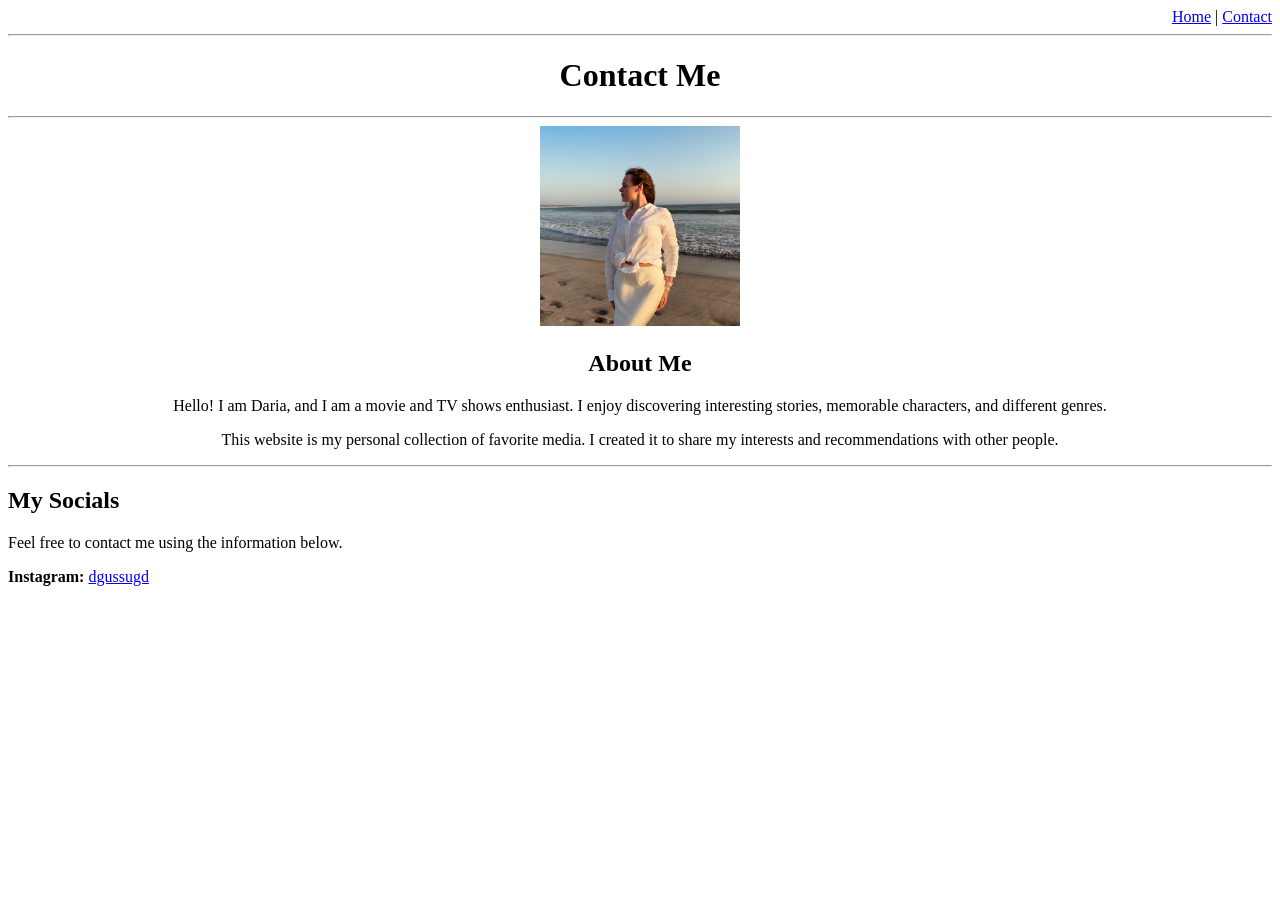
==== pages/contact.html @ dc8c58a5 "Complete Media Hub website" ====
<!DOCTYPE html>
<html lang="en">
<head>
    <meta charset="UTF-8">
</head>
<body>
    <header align="right">
        <nav>
            <a href="../index.html">Home</a> | 
            <a href="pages/contact.html">Contact</a> 
        </nav>
    </header>
   </head>
    <hr>
</head>

<body>

    <center>
        <h1>Contact Me</h1>
    </center>
    <hr>
    <main>

        <section>
    <center>

        <img src="../photos/about-me.jpeg"
        alt="My photo"
        width="200">

        <h2>About Me</h2>

        <p>
            Hello! I am Daria, and I am a movie and TV shows enthusiast.
            I enjoy discovering interesting stories,
            memorable characters, and different genres.
        </p>

        <p>
            This website is my personal collection
            of favorite media.
            I created it to share my interests
            and recommendations with other people.
        </p>

    </center>
</section>

        <hr>

        <section>
            <h2>My Socials</h2>

            <p>
                Feel free to contact me using the information below.
            </p>

                <p>
                    <strong>Instagram:</strong>

                    <a href="https://www.instagram.com/dgussugd/"
                       target="_blank"
                       rel="noopener noreferrer">
                        dgussugd
                    </a>
                </p>

        </section>

    </main>

</body>
</html>
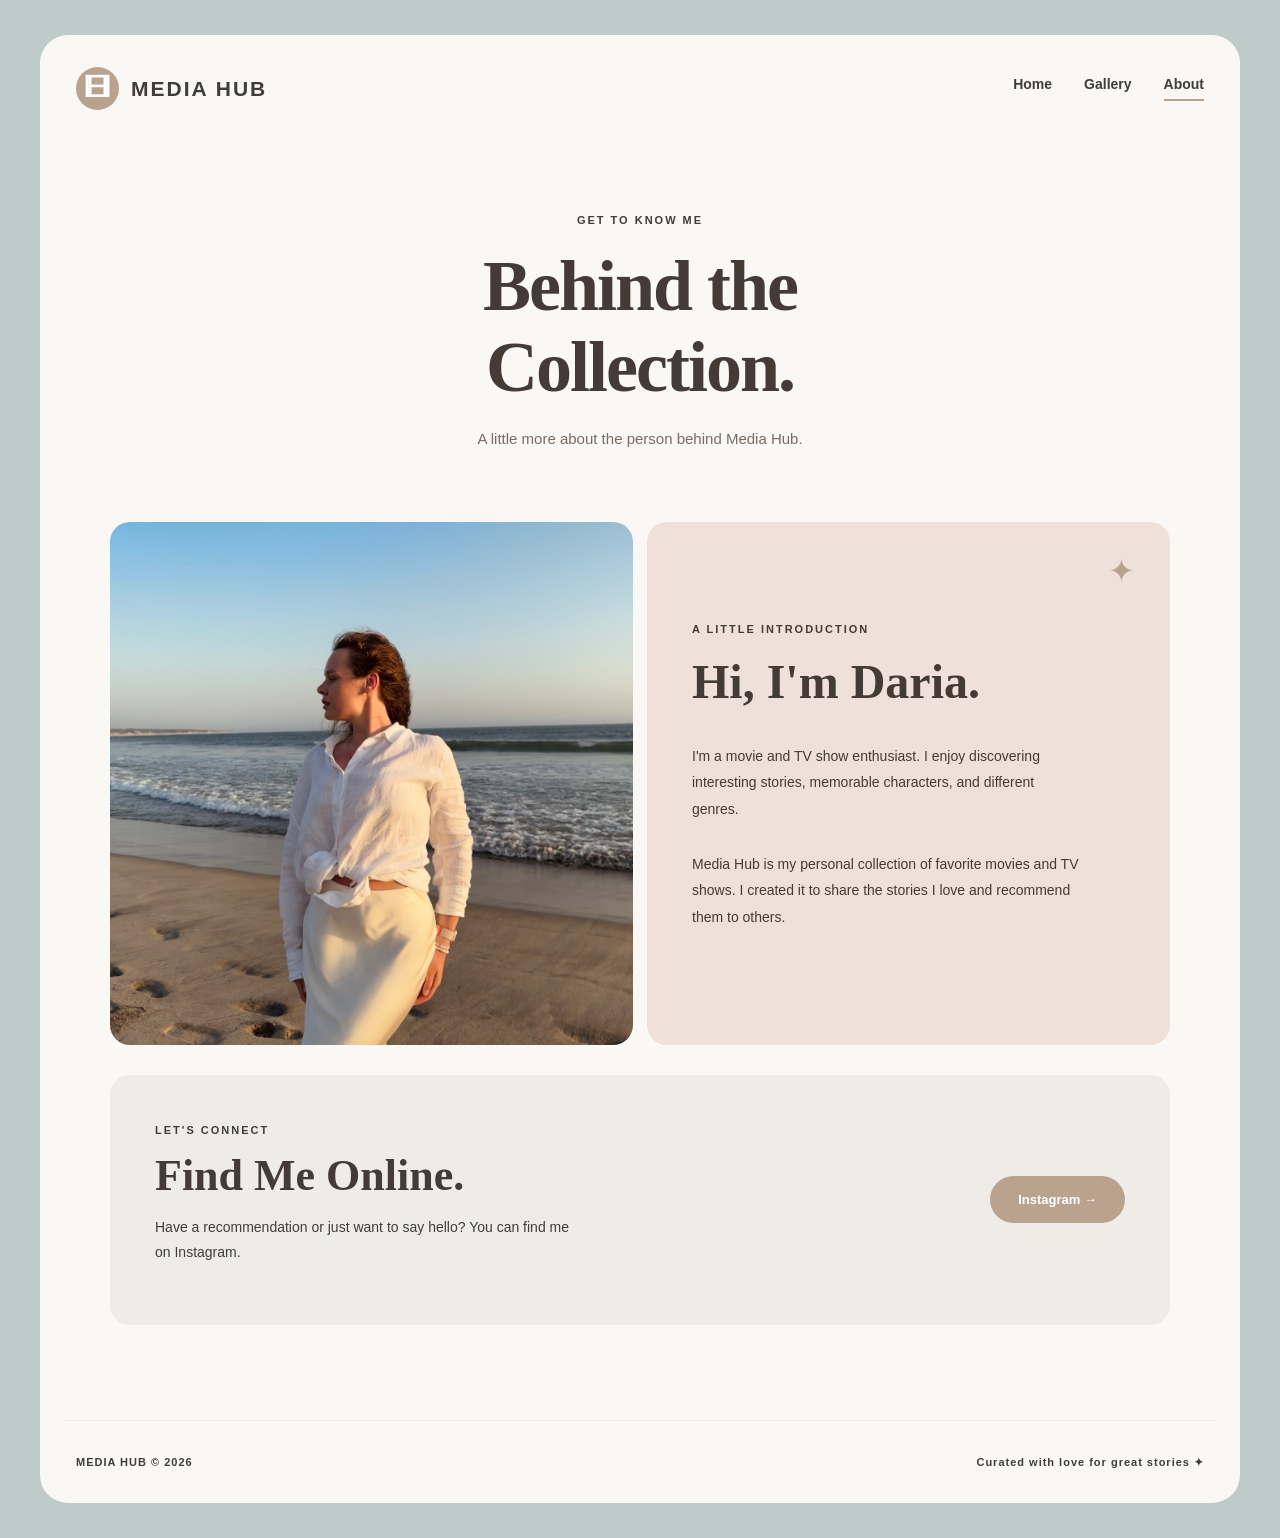
==== commit 8b13a70e: "Add CSS styles and redesign Media Hub" ====
--- a/pages/contact.html
+++ b/pages/contact.html
@@ -1,74 +1,108 @@
-    <!DOCTYPE html>
+
+<!DOCTYPE html>
 <html lang="en">
+
 <head>
     <meta charset="UTF-8">
-</head>
-<body>
-    <header align="right">
-        <nav>
-            <a href="../index.html">Home</a> | 
-            <a href="pages/contact.html">Contact</a> 
-        </nav>
-    </header>
-   </head>
-    <hr>
+    <meta name="viewport" content="width=device-width, initial-scale=1.0">
+    <title>Contact Me | Media Hub</title>
+    <link rel="stylesheet" href="../style.css">
 </head>
 
 <body>
 
-    <center>
-        <h1>Contact Me</h1>
-    </center>
-    <hr>
-    <main>
+    <div class="site-container">
 
-        <section>
-    <center>
+        <header id="contact-header" class="header">
 
-        <img src="../photos/about-me.jpeg"
-        alt="My photo"
-        width="200">
+            <a href="../index.html" class="logo">
+                <span class="logo-icon">🎞</span>
+                MEDIA HUB
+            </a>
 
-        <h2>About Me</h2>
+            <nav id="contact-navigation" class="navigation">
+                <a href="../index.html">Home</a>
+                <a href="gallery.html">Gallery</a>
+                <a href="contact.html" class="active">About</a>
+            </nav>
 
-        <p>
-            Hello! I am Daria, and I am a movie and TV shows enthusiast.
-            I enjoy discovering interesting stories,
-            memorable characters, and different genres.
-        </p>
+        </header>
 
-        <p>
-            This website is my personal collection
-            of favorite media.
-            I created it to share my interests
-            and recommendations with other people.
-        </p>
+        <main id="contact-main" class="contact-main">
 
-    </center>
-</section>
+            <section class="contact-intro">
+                <span class="eyebrow">GET TO KNOW ME</span>
+                <h1 id="contact-title">
+                    Behind the<br>
+                    Collection.
+                </h1>
+                <p>
+                    A little more about the person behind Media Hub.
+                </p>
+            </section>
 
-        <hr>
+            <section id="about-me" class="contact-feature">
 
-        <section>
-            <h2>My Socials</h2>
+                <div class="contact-photo">
+                    <img
+                        id="about-me-image"
+                        src="../photos/about-me.jpeg"
+                        alt="My photo">
+                </div>
 
-            <p>
-                Feel free to contact me using the information below.
-            </p>
+                <div class="contact-about">
+                    <span class="eyebrow">A LITTLE INTRODUCTION</span>
 
-                <p>
-                    <strong>Instagram:</strong>
+                    <h2>Hi, I'm Daria.</h2>
 
-                    <a href="https://www.instagram.com/dgussugd/"
-                       target="_blank"
-                       rel="noopener noreferrer">
-                        dgussugd
-                    </a>
-                </p>
+                    <p>
+                        I'm a movie and TV show enthusiast.
+                        I enjoy discovering interesting stories,
+                        memorable characters, and different genres.
+                    </p>
 
-        </section>
+                    <p>
+                        Media Hub is my personal collection of
+                        favorite movies and TV shows.
+                        I created it to share the stories I love
+                        and recommend them to others.
+                    </p>
 
-    </main>
+                    <span class="contact-sparkle">✦</span>
+                </div>
+
+            </section>
+
+            <section id="my-socials" class="socials-feature">
+
+                <div>
+                    <span class="eyebrow">LET'S CONNECT</span>
+                    <h2>Find Me Online.</h2>
+                    <p>
+                        Have a recommendation or just want to say hello?
+                        You can find me on Instagram.
+                    </p>
+                </div>
+
+                <a
+                    id="instagram-link"
+                    class="social-button"
+                    href="https://www.instagram.com/dgussugd/"
+                    target="_blank"
+                    rel="noopener noreferrer">
+                    Instagram &rarr;
+                </a>
+
+            </section>
+
+        </main>
+
+        <footer id="contact-footer" class="footer">
+            <span>MEDIA HUB © 2026</span>
+            <span>Curated with love for great stories ✦</span>
+        </footer>
+
+    </div>
 
 </body>
 </html>
--- a/style.css
+++ b/style.css
@@ -0,0 +1,665 @@
+:root {
+    --pale-dove: #EFECE8;
+    --warm-porcelain: #EFE0DA;
+    --foggy-mineral: #BFCBC8;
+    --desert-taupe: #B9A28E;
+    --text: #443B36;
+    --white: #FAF8F4;
+}
+
+* {
+    box-sizing: border-box;
+}
+
+html {
+    scroll-behavior: smooth;
+}
+
+body {
+    margin: 0;
+    padding: 35px 20px;
+    background-color: var(--foggy-mineral);
+    color: var(--text);
+    font-family: 'DM Sans', Arial, sans-serif;
+}
+
+h1, h2, h3 {
+    font-family: 'Playfair Display', Georgia, serif;
+}
+
+a {
+    color: inherit;
+    text-decoration: none;
+}
+
+img {
+    max-width: 100%;
+}
+
+.site-container {
+    max-width: 1200px;
+    margin: 0 auto;
+    padding: 24px;
+    background-color: var(--white);
+    border-radius: 28px;
+}
+
+/* HEADER */
+
+.header {
+    display: flex;
+    align-items: center;
+    justify-content: space-between;
+    gap: 20px;
+    padding: 8px 12px 30px;
+}
+
+.logo {
+    display: flex;
+    align-items: center;
+    gap: 12px;
+    font-size: 21px;
+    font-weight: 700;
+    letter-spacing: 2px;
+}
+
+.logo-icon {
+    display: grid;
+    place-items: center;
+    width: 43px;
+    height: 43px;
+    border-radius: 50%;
+    background-color: var(--desert-taupe);
+    color: white;
+    font-size: 26px;
+}
+
+.navigation {
+    display: flex;
+    align-items: center;
+    gap: 32px;
+}
+
+.navigation a {
+    font-size: 14px;
+    font-weight: 600;
+    padding-bottom: 7px;
+    border-bottom: 2px solid transparent;
+}
+
+.navigation a:hover,
+.navigation a.active {
+    border-bottom-color: var(--desert-taupe);
+}
+
+/* HERO */
+
+.hero {
+    display: grid;
+    grid-template-columns: 1fr 1fr;
+    gap: 12px;
+    min-height: 430px;
+}
+
+.hero-content {
+    position: relative;
+    display: flex;
+    flex-direction: column;
+    align-items: flex-start;
+    justify-content: center;
+    padding: 55px 45px;
+    background-color: var(--warm-porcelain);
+    border-radius: 20px;
+    overflow: hidden;
+}
+
+.eyebrow {
+    font-size: 11px;
+    font-weight: 700;
+    letter-spacing: 2px;
+}
+
+.hero h1 {
+    margin: 22px 0;
+    font-size: clamp(42px, 5vw, 70px);
+    line-height: 1.1;
+    letter-spacing: -2px;
+}
+
+.hero p {
+    max-width: 330px;
+    margin: 0 0 28px;
+    font-size: 15px;
+    line-height: 1.8;
+}
+
+.primary-button {
+    display: inline-block;
+    padding: 15px 24px;
+    border-radius: 30px;
+    background-color: var(--desert-taupe);
+    color: white;
+    font-size: 13px;
+    font-weight: 700;
+    transition: 0.2s;
+}
+
+.primary-button:hover {
+    background-color: #9F8773;
+    transform: translateY(-2px);
+}
+
+.hero-decoration {
+    position: absolute;
+    top: 55px;
+    right: 35px;
+    font-size: 34px;
+    color: var(--desert-taupe);
+}
+
+.hero-image {
+    overflow: hidden;
+    border-radius: 20px;
+    background-color: var(--pale-dove);
+}
+
+.hero-image img {
+    display: block;
+    width: 100%;
+    height: 100%;
+    object-fit: cover;
+}
+
+/* FAVORITES */
+
+.favorites {
+    padding: 65px 0;
+}
+
+.section-heading {
+    display: flex;
+    justify-content: space-between;
+    align-items: end;
+    gap: 20px;
+    margin-bottom: 26px;
+}
+
+.section-heading h2 {
+    margin: 10px 0 0;
+    font-size: clamp(32px, 4vw, 48px);
+}
+
+.section-heading h2 span {
+    color: var(--desert-taupe);
+}
+
+.text-link {
+    font-size: 13px;
+    font-weight: 700;
+    border-bottom: 1px solid var(--desert-taupe);
+    padding-bottom: 6px;
+}
+
+.favorites-grid {
+    display: grid;
+    grid-template-columns: repeat(4, 1fr);
+    gap: 15px;
+}
+
+.favorite-card img {
+    display: block;
+    width: 100%;
+    height: 230px;
+    object-fit: cover;
+    border-radius: 16px;
+    background-color: var(--warm-porcelain);
+    transition: transform 0.2s;
+}
+
+.favorite-card img:hover {
+    transform: translateY(-4px);
+}
+
+.favorite-card h3 {
+    margin: 14px 0 4px;
+    font-size: 21px;
+}
+
+.favorite-card p {
+    margin: 0;
+    color: #796B62;
+    font-size: 12px;
+}
+
+/* ABOUT FEATURE */
+
+.about-feature {
+    display: grid;
+    grid-template-columns: 1.1fr 0.9fr;
+    gap: 40px;
+    align-items: center;
+    padding: 20px;
+    border-top: 3px solid var(--desert-taupe);
+}
+
+.about-image {
+    height: 350px;
+    overflow: hidden;
+    border-radius: 18px;
+    background-color: var(--pale-dove);
+}
+
+.about-image img {
+    width: 100%;
+    height: 100%;
+    object-fit: cover;
+}
+
+.about-content {
+    padding: 20px;
+}
+
+.about-content h2 {
+    margin: 18px 0;
+    font-size: clamp(36px, 4vw, 55px);
+    line-height: 1.15;
+}
+
+.about-content p {
+    max-width: 350px;
+    font-size: 14px;
+    line-height: 1.9;
+    margin-bottom: 25px;
+}
+
+.outline-button {
+    display: inline-block;
+    padding: 13px 22px;
+    border: 1px solid var(--desert-taupe);
+    border-radius: 30px;
+    font-size: 13px;
+    font-weight: 700;
+}
+
+.outline-button:hover {
+    background-color: var(--warm-porcelain);
+}
+
+/* FOOTER */
+
+.footer {
+    display: flex;
+    justify-content: space-between;
+    gap: 15px;
+    padding: 35px 12px 10px;
+    margin-top: 35px;
+    border-top: 1px solid var(--pale-dove);
+    font-size: 11px;
+    font-weight: 600;
+    letter-spacing: 1px;
+}
+
+/* EXISTING GALLERY AND CONTACT PAGES */
+
+.gallery-main,
+.contact-main {
+    max-width: 1100px;
+    margin: 35px auto;
+    padding: 20px;
+}
+
+.title {
+    text-align: center;
+    font-size: 48px;
+}
+
+.movie-section,
+.contact-section {
+    margin: 30px auto;
+    padding: 30px;
+    background-color: var(--warm-porcelain);
+    border-radius: 20px;
+}
+
+.movie-title,
+.section-title {
+    font-size: 30px;
+}
+
+.movie-images {
+    display: flex;
+    flex-wrap: wrap;
+    gap: 12px;
+}
+
+.movie-image {
+    width: 30%;
+    min-width: 180px;
+    border-radius: 12px;
+    object-fit: cover;
+}
+
+.movie-section p,
+.contact-section p {
+    line-height: 1.8;
+}
+
+.plot {
+    padding: 20px;
+    background-color: var(--pale-dove);
+    border-radius: 12px;
+}
+
+.profile-image {
+    border-radius: 20px;
+}
+
+.social-link {
+    color: #846A56;
+    font-weight: 700;
+}
+
+/* MOBILE */
+
+@media (max-width: 768px) {
+    body {
+        padding: 10px;
+    }
+
+    .site-container {
+        padding: 15px;
+    }
+
+    .header {
+        flex-direction: column;
+    }
+
+    .hero,
+    .about-feature {
+        grid-template-columns: 1fr;
+    }
+
+    .hero-content {
+        padding: 45px 25px;
+    }
+
+    .hero-image {
+        height: 260px;
+    }
+
+    .favorites-grid {
+        grid-template-columns: repeat(2, 1fr);
+    }
+
+    .favorite-card img {
+        height: 180px;
+    }
+
+    .about-image {
+        height: 260px;
+    }
+
+    .footer {
+        flex-direction: column;
+    }
+}
+
+@media (max-width: 420px) {
+    .favorites-grid {
+        grid-template-columns: 1fr;
+    }
+
+    .navigation {
+        gap: 18px;
+    }
+
+    .hero h1 {
+        font-size: 42px;
+    }
+}
+
+/* GALLERY PAGE */
+
+.gallery-main {
+    max-width: 1080px;
+    margin: 0 auto;
+    padding: 30px 10px 60px;
+}
+
+.gallery-eyebrow {
+    margin-top: 25px;
+    text-align: center;
+    font-size: 11px;
+    font-weight: 700;
+    letter-spacing: 3px;
+    color: #8F7969;
+}
+
+#gallery-title {
+    max-width: 800px;
+    margin: 15px auto 55px;
+    font-family: 'Playfair Display', Georgia, serif;
+    font-size: clamp(36px, 5vw, 64px);
+    line-height: 1.15;
+    text-align: center;
+    color: var(--text);
+}
+
+.movie-section {
+    margin: 0 0 28px;
+    padding: 35px;
+    background-color: var(--pale-dove);
+    border-radius: 22px;
+}
+
+.movie-section:nth-of-type(even) {
+    background-color: var(--warm-porcelain);
+}
+
+.movie-title {
+    margin: 0 0 24px;
+    font-family: 'Playfair Display', Georgia, serif;
+    font-size: clamp(28px, 4vw, 42px);
+    line-height: 1.2;
+}
+
+.movie-images {
+    display: grid;
+    grid-template-columns: repeat(3, minmax(0, 1fr));
+    gap: 12px;
+    margin-bottom: 28px;
+}
+
+.movie-image {
+    display: block;
+    width: 100%;
+    min-width: 0;
+    height: 220px;
+    object-fit: cover;
+    border: none;
+    border-radius: 15px;
+    transition: transform 0.2s ease;
+}
+
+.movie-image:hover {
+    transform: translateY(-4px);
+}
+
+.movie-section p {
+    margin: 12px 0;
+    font-size: 14px;
+    line-height: 1.8;
+}
+
+.movie-section strong {
+    color: #7F6858;
+}
+
+.movie-section .plot {
+    margin-top: 24px;
+    padding: 22px 25px;
+    background-color: var(--white);
+    border-radius: 15px;
+    line-height: 1.9;
+}
+
+@media (max-width: 768px) {
+    .movie-section {
+        padding: 22px;
+    }
+
+    .movie-images {
+        grid-template-columns: repeat(2, minmax(0, 1fr));
+    }
+
+    .movie-image {
+        height: 180px;
+    }
+}
+
+@media (max-width: 480px) {
+    .movie-images {
+        grid-template-columns: 1fr;
+    }
+
+    .movie-image {
+        height: 230px;
+    }
+}
+
+/* ABOUT ME PAGE */
+
+.contact-main {
+    max-width: 1080px;
+    margin: 0 auto;
+    padding: 25px 10px 60px;
+}
+
+.contact-intro {
+    padding: 45px 20px 55px;
+    text-align: center;
+}
+
+.contact-intro h1 {
+    margin: 18px 0;
+    font-size: clamp(42px, 6vw, 72px);
+    line-height: 1.12;
+    letter-spacing: -2px;
+}
+
+.contact-intro p {
+    font-size: 15px;
+    line-height: 1.8;
+    color: #796B62;
+}
+
+.contact-feature {
+    display: grid;
+    grid-template-columns: 1fr 1fr;
+    gap: 14px;
+    min-height: 420px;
+}
+
+.contact-photo {
+    overflow: hidden;
+    border-radius: 20px;
+    background-color: var(--foggy-mineral);
+}
+
+.contact-photo img {
+    display: block;
+    width: 100%;
+    height: 100%;
+    min-height: 420px;
+    object-fit: cover;
+}
+
+.contact-about {
+    position: relative;
+    display: flex;
+    flex-direction: column;
+    justify-content: center;
+    padding: 45px;
+    background-color: var(--warm-porcelain);
+    border-radius: 20px;
+}
+
+.contact-about h2 {
+    margin: 18px 0;
+    font-size: clamp(32px, 4vw, 48px);
+    line-height: 1.2;
+}
+
+.contact-about p {
+    max-width: 390px;
+    font-size: 14px;
+    line-height: 1.9;
+}
+
+.contact-sparkle {
+    position: absolute;
+    right: 35px;
+    top: 30px;
+    color: var(--desert-taupe);
+    font-size: 32px;
+}
+
+.socials-feature {
+    display: flex;
+    align-items: center;
+    justify-content: space-between;
+    gap: 30px;
+    margin-top: 30px;
+    padding: 45px;
+    background-color: var(--pale-dove);
+    border-radius: 20px;
+}
+
+.socials-feature h2 {
+    margin: 12px 0;
+    font-size: clamp(30px, 4vw, 44px);
+}
+
+.socials-feature p {
+    max-width: 430px;
+    font-size: 14px;
+    line-height: 1.8;
+}
+
+.social-button {
+    display: inline-block;
+    flex-shrink: 0;
+    padding: 16px 28px;
+    background-color: var(--desert-taupe);
+    border-radius: 30px;
+    color: white;
+    font-size: 13px;
+    font-weight: 700;
+    transition: 0.2s;
+}
+
+.social-button:hover {
+    background-color: #9F8773;
+    transform: translateY(-2px);
+}
+
+@media (max-width: 768px) {
+    .contact-feature {
+        grid-template-columns: 1fr;
+    }
+
+    .contact-photo img {
+        height: 350px;
+        min-height: 0;
+    }
+
+    .contact-about {
+        padding: 35px 25px;
+    }
+
+    .socials-feature {
+        flex-direction: column;
+        align-items: flex-start;
+        padding: 30px 25px;
+    }
+}
